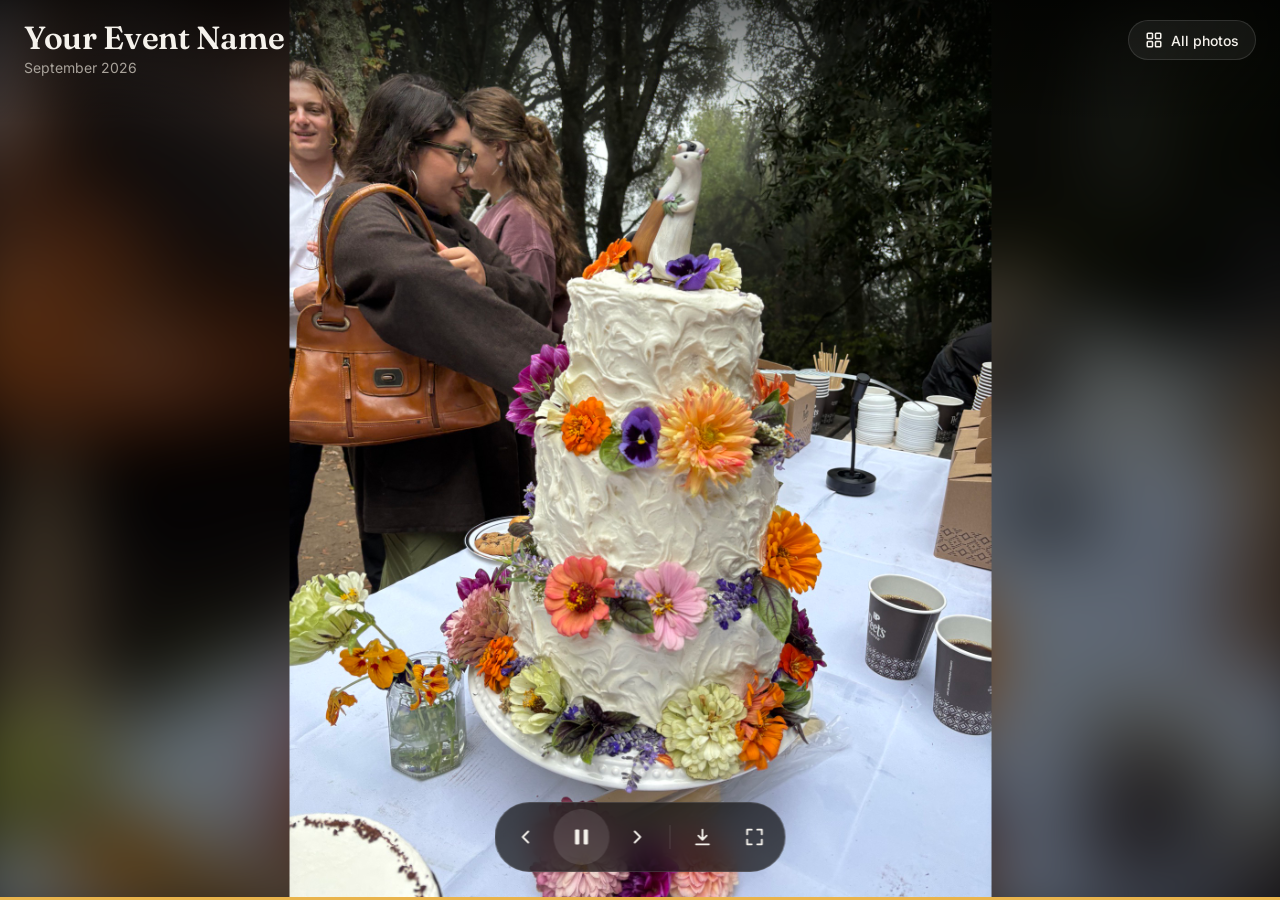
==== index.html @ d493816f "initial commit" ====
<!doctype html>
<html lang="en">
<head>
  <meta charset="utf-8">
  <meta name="viewport" content="width=device-width, initial-scale=1, viewport-fit=cover">
  <title>Event Photos</title>
  <meta name="theme-color" content="#000000">
  <link rel="preconnect" href="https://fonts.googleapis.com">
  <link rel="preconnect" href="https://fonts.gstatic.com" crossorigin>
  <link href="https://fonts.googleapis.com/css2?family=Fraunces:opsz,wght@9..144,600&family=Inter:wght@400;500&display=swap" rel="stylesheet">
  <link rel="icon" href="data:image/svg+xml,%3Csvg xmlns=%27http://www.w3.org/2000/svg%27 viewBox=%270 0 24 24%27%3E%3Crect x=%272%27 y=%276%27 width=%2720%27 height=%2715%27 rx=%273%27 fill=%27%23e9b44c%27/%3E%3Cpath d=%27M8 6l1.5-3h5L16 6%27 fill=%27%23e9b44c%27/%3E%3Ccircle cx=%2712%27 cy=%2713.5%27 r=%274%27 fill=%27%23111%27/%3E%3C/svg%3E">
  <link rel="stylesheet" href="assets/style.css">
</head>
<body class="show">

  <div class="stage" id="stage">
    <div class="layer"><div class="blur"></div><img alt=""></div>
    <div class="layer"><div class="blur"></div><img alt=""></div>
  </div>

  <header class="topbar">
    <div class="brand">
      <h1 data-event-name>Event Photos</h1>
      <p data-subtitle></p>
    </div>
    <a class="btn" href="gallery.html" title="See all photos">
      <svg viewBox="0 0 24 24" fill="none" stroke="currentColor" stroke-width="2" stroke-linecap="round"><rect x="3" y="3" width="7" height="7" rx="1"/><rect x="14" y="3" width="7" height="7" rx="1"/><rect x="3" y="14" width="7" height="7" rx="1"/><rect x="14" y="14" width="7" height="7" rx="1"/></svg>
      <span>All photos</span>
    </a>
  </header>

  <nav class="controls" aria-label="Slideshow controls">
    <button class="icon-btn" id="prev" title="Previous (←)">
      <svg viewBox="0 0 24 24" fill="none" stroke="currentColor" stroke-width="2" stroke-linecap="round" stroke-linejoin="round"><path d="M15 18l-6-6 6-6"/></svg>
      <span class="visually-hidden">Previous</span>
    </button>
    <button class="icon-btn big" id="play" title="Pause (space)">
      <svg id="icon-pause" viewBox="0 0 24 24" fill="currentColor"><rect x="6" y="5" width="4" height="14" rx="1"/><rect x="14" y="5" width="4" height="14" rx="1"/></svg>
      <svg id="icon-play" viewBox="0 0 24 24" fill="currentColor" hidden><path d="M8 5.5v13a1 1 0 0 0 1.5.86l10.5-6.5a1 1 0 0 0 0-1.72L9.5 4.64A1 1 0 0 0 8 5.5z"/></svg>
      <span class="visually-hidden">Play or pause</span>
    </button>
    <button class="icon-btn" id="next" title="Next (→)">
      <svg viewBox="0 0 24 24" fill="none" stroke="currentColor" stroke-width="2" stroke-linecap="round" stroke-linejoin="round"><path d="M9 18l6-6-6-6"/></svg>
      <span class="visually-hidden">Next</span>
    </button>
    <span class="sep"></span>
    <a class="icon-btn" id="download" href="#" download title="Download this photo (D)">
      <svg viewBox="0 0 24 24" fill="none" stroke="currentColor" stroke-width="2" stroke-linecap="round" stroke-linejoin="round"><path d="M12 4v11m0 0l-4.5-4.5M12 15l4.5-4.5M5 20h14"/></svg>
      <span class="visually-hidden">Download this photo</span>
    </a>
    <button class="icon-btn" id="fullscreen" title="Full screen (F)">
      <svg viewBox="0 0 24 24" fill="none" stroke="currentColor" stroke-width="2" stroke-linecap="round" stroke-linejoin="round"><path d="M4 9V4h5M20 9V4h-5M4 15v5h5M20 15v5h-5"/></svg>
      <span class="visually-hidden">Full screen</span>
    </button>
  </nav>

  <div class="progress"><span id="bar"></span></div>
  <div class="toast" id="toast"></div>

  <script src="config.js"></script>
  <script src="photos.js"></script>
  <script src="assets/common.js"></script>
  <script src="assets/slideshow.js"></script>
</body>
</html>
---- assets/style.css ----
:root {
  --bg: #0f0f11;
  --panel: rgba(18, 18, 20, 0.72);
  --line: rgba(255, 255, 255, 0.12);
  --fg: #f5f2ec;
  --muted: #a8a29a;
  --accent: #e9b44c;
  --radius: 12px;
  --display: "Fraunces", Georgia, serif;
  --body: "Inter", system-ui, -apple-system, "Segoe UI", sans-serif;
}

* { box-sizing: border-box; }
[hidden] { display: none !important; }
html, body { margin: 0; }
body {
  background: var(--bg);
  color: var(--fg);
  font-family: var(--body);
  -webkit-font-smoothing: antialiased;
}
a { color: inherit; }
button { font: inherit; color: inherit; }
.visually-hidden {
  position: absolute; width: 1px; height: 1px; overflow: hidden;
  clip: rect(0 0 0 0); white-space: nowrap;
}

/* ---------- Buttons ---------- */
.btn {
  display: inline-flex; align-items: center; gap: 8px;
  height: 40px; padding: 0 16px;
  border-radius: 999px;
  border: 1px solid var(--line);
  background: rgba(255, 255, 255, 0.06);
  color: var(--fg);
  font-size: 14px; font-weight: 500;
  text-decoration: none; white-space: nowrap;
  cursor: pointer;
  transition: background 0.15s, border-color 0.15s;
}
.btn:hover { background: rgba(255, 255, 255, 0.12); }
.btn:disabled { opacity: 0.6; cursor: progress; }
.btn.primary { background: var(--accent); border-color: var(--accent); color: #17130b; }
.btn.primary:hover { filter: brightness(1.08); }
.btn svg { width: 18px; height: 18px; flex: none; }

.icon-btn {
  display: inline-grid; place-items: center;
  width: 48px; height: 48px;
  border-radius: 999px; border: 0;
  background: transparent; color: var(--fg);
  cursor: pointer; text-decoration: none;
  transition: background 0.15s;
}
.icon-btn:hover { background: rgba(255, 255, 255, 0.14); }
.icon-btn svg { width: 22px; height: 22px; }
.icon-btn.big { width: 56px; height: 56px; background: rgba(255, 255, 255, 0.1); }
.icon-btn.big svg { width: 26px; height: 26px; }

:focus-visible { outline: 2px solid var(--accent); outline-offset: 2px; }

/* ---------- Slideshow page ---------- */
body.show { height: 100vh; height: 100dvh; overflow: hidden; }

.stage { position: fixed; inset: 0; background: #000; }
.layer {
  position: absolute; inset: 0;
  opacity: 0;
  transition: opacity 1.2s ease;
}
.layer.active { opacity: 1; }
.layer .blur {
  position: absolute; inset: -40px;
  background-size: cover; background-position: center;
  filter: blur(40px) brightness(0.45) saturate(1.2);
}
.layer img {
  position: absolute; inset: 0;
  width: 100%; height: 100%;
  object-fit: contain;
}
.layer.active img { animation: drift var(--slide-ms, 6000ms) linear both; }
@keyframes drift { from { transform: scale(1); } to { transform: scale(1.04); } }
@media (prefers-reduced-motion: reduce) {
  .layer { transition-duration: 0.3s; }
  .layer.active img { animation: none; }
}

.topbar {
  position: fixed; top: 0; left: 0; right: 0;
  display: flex; align-items: flex-start; justify-content: space-between; gap: 16px;
  padding: 20px 24px 48px;
  background: linear-gradient(to bottom, rgba(0,0,0,0.6), transparent);
  z-index: 5;
}
.brand h1 {
  margin: 0;
  font-family: var(--display); font-weight: 600;
  font-size: clamp(22px, 3vw, 32px); line-height: 1.1;
  letter-spacing: -0.01em;
}
.brand p { margin: 4px 0 0; color: var(--muted); font-size: 14px; }

.controls {
  position: fixed; left: 50%; bottom: 28px; transform: translateX(-50%);
  display: flex; align-items: center; gap: 4px;
  padding: 6px;
  border-radius: 999px;
  background: var(--panel);
  border: 1px solid var(--line);
  backdrop-filter: blur(14px); -webkit-backdrop-filter: blur(14px);
  z-index: 5;
}
.controls .sep { width: 1px; height: 24px; background: var(--line); margin: 0 4px; }

.progress {
  position: fixed; left: 0; right: 0; bottom: 0; height: 3px;
  background: rgba(255,255,255,0.08); z-index: 5;
}
.progress span {
  display: block; height: 100%; width: 0;
  background: var(--accent);
}
.progress span.run { animation: grow var(--slide-ms, 6000ms) linear forwards; }
.progress span.paused { animation-play-state: paused; }
@keyframes grow { from { width: 0; } to { width: 100%; } }

.topbar, .controls, .progress { transition: opacity 0.4s; }
body.idle .topbar, body.idle .controls, body.idle .progress { opacity: 0; }
body.idle { cursor: none; }

.toast {
  position: fixed; top: 50%; left: 50%; transform: translate(-50%, -50%);
  padding: 10px 18px; border-radius: 999px;
  background: var(--panel); border: 1px solid var(--line);
  font-size: 14px; pointer-events: none;
  opacity: 0; transition: opacity 0.25s; z-index: 6;
}
.toast.show { opacity: 1; }

.empty {
  position: fixed; inset: 0; display: grid; place-items: center;
  text-align: center; padding: 24px; color: var(--muted);
}

@media (max-width: 600px) {
  .topbar { padding: 14px 16px 40px; }
  .topbar .btn span { display: none; }
  .topbar .btn { padding: 0 12px; }
  .controls { bottom: 18px; gap: 0; }
  .icon-btn { width: 44px; height: 44px; }
  .icon-btn.big { width: 52px; height: 52px; }
}

/* ---------- Gallery page ---------- */
.g-header {
  max-width: 1400px; margin: 0 auto;
  padding: 48px 24px 28px;
  display: flex; align-items: flex-end; justify-content: space-between; gap: 24px;
  flex-wrap: wrap;
}
.g-header h1 {
  margin: 0;
  font-family: var(--display); font-weight: 600;
  font-size: clamp(32px, 5vw, 56px); line-height: 1.02;
  letter-spacing: -0.02em;
}
.g-header .meta { margin: 10px 0 0; color: var(--muted); font-size: 15px; }
.g-header .meta span + span::before { content: "·"; margin: 0 8px; }
.g-actions { display: flex; gap: 8px; flex-wrap: wrap; }

.grid {
  max-width: 1400px; margin: 0 auto;
  padding: 0 24px 64px;
  display: grid;
  grid-template-columns: repeat(auto-fill, minmax(200px, 1fr));
  gap: 8px;
}
.tile {
  position: relative; display: block;
  aspect-ratio: 1; padding: 0; border: 0;
  border-radius: 6px; overflow: hidden;
  background: #1b1b1e;
  cursor: zoom-in;
}
.tile img {
  width: 100%; height: 100%; object-fit: cover; display: block;
  opacity: 0; transition: opacity 0.4s, transform 0.4s;
}
.tile img.loaded { opacity: 1; }
.tile:hover img { transform: scale(1.03); }

.g-footer {
  text-align: center; color: var(--muted); font-size: 13px;
  padding: 0 24px 40px;
}

@media (max-width: 600px) {
  .g-header { padding: 28px 16px 20px; }
  .g-actions { width: 100%; }
  .g-actions .btn { flex: 1 1 auto; justify-content: center; padding: 0 12px; }
  .grid { padding: 0 16px 48px; gap: 4px; grid-template-columns: repeat(3, 1fr); }
  .tile { border-radius: 3px; }
}

/* ---------- Lightbox ---------- */
.lightbox {
  position: fixed; inset: 0; z-index: 20;
  background: rgba(8, 8, 9, 0.98);
  display: none;
}
.lightbox.open { display: block; }
.lb-img {
  position: absolute; inset: 64px 84px 40px;
}
.lb-img img {
  position: absolute; inset: 0;
  width: 100%; height: 100%;
  object-fit: contain;
  transition: opacity 0.2s;
}
.lb-img img.loading { opacity: 0.3; }
.lb-top {
  position: absolute; top: 0; left: 0; right: 0;
  display: flex; align-items: center; justify-content: space-between;
  padding: 10px 12px 10px 20px;
}
.lb-count { color: var(--muted); font-size: 14px; font-variant-numeric: tabular-nums; }
.lb-top .right { display: flex; gap: 4px; }
.lb-nav {
  position: absolute; top: 50%; transform: translateY(-50%);
}
.lb-prev { left: 12px; }
.lb-next { right: 12px; }

@media (max-width: 600px) {
  .lb-img { inset: 60px 0 60px; }
  .lb-nav { top: auto; bottom: 8px; transform: none; }
  .lb-prev { left: 16px; }
  .lb-next { right: 16px; }
}
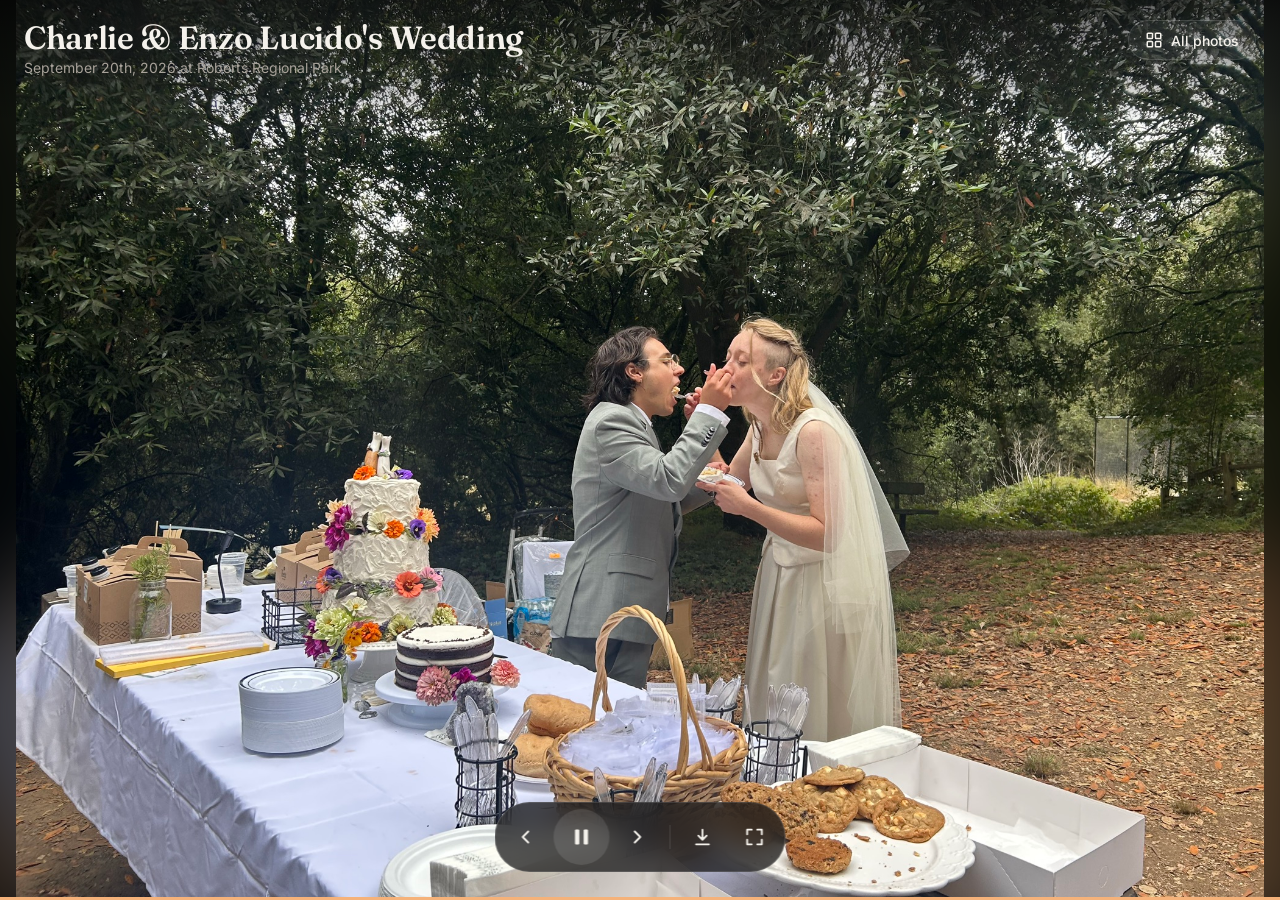
==== commit d765f473: "changed icon color" ====
--- a/index.html
+++ b/index.html
@@ -8,7 +8,7 @@
   <link rel="preconnect" href="https://fonts.googleapis.com">
   <link rel="preconnect" href="https://fonts.gstatic.com" crossorigin>
   <link href="https://fonts.googleapis.com/css2?family=Fraunces:opsz,wght@9..144,600&family=Inter:wght@400;500&display=swap" rel="stylesheet">
-  <link rel="icon" href="data:image/svg+xml,%3Csvg xmlns=%27http://www.w3.org/2000/svg%27 viewBox=%270 0 24 24%27%3E%3Crect x=%272%27 y=%276%27 width=%2720%27 height=%2715%27 rx=%273%27 fill=%27%23e9b44c%27/%3E%3Cpath d=%27M8 6l1.5-3h5L16 6%27 fill=%27%23e9b44c%27/%3E%3Ccircle cx=%2712%27 cy=%2713.5%27 r=%274%27 fill=%27%23111%27/%3E%3C/svg%3E">
+  <link rel="icon" href="data:image/svg+xml,%3Csvg xmlns=%27http://www.w3.org/2000/svg%27 viewBox=%270 0 24 24%27%3E%3Crect x=%272%27 y=%276%27 width=%2720%27 height=%2715%27 rx=%273%27 fill=%27%23F5B27A%27/%3E%3Cpath d=%27M8 6l1.5-3h5L16 6%27 fill=%27%23F5B27A%27/%3E%3Ccircle cx=%2712%27 cy=%2713.5%27 r=%274%27 fill=%27%23111%27/%3E%3C/svg%3E">
   <link rel="stylesheet" href="assets/style.css">
 </head>
 <body class="show">
--- a/assets/style.css
+++ b/assets/style.css
@@ -240,3 +240,14 @@
   .lb-prev { left: 16px; }
   .lb-next { right: 16px; }
 }
+/* ---------- Light sage theme (gallery page) ---------- */
+body:not(.show) {
+  --bg: #DDE5D6;                       /* page background */
+  --fg: #1F2A1E;                       /* dark green-black text */
+  --muted: #5B6858;                    /* secondary text */
+  --line: rgba(31, 42, 30, 0.14);      /* button borders */
+}
+body:not(.show) .btn { background: rgba(255, 255, 255, 0.55); }
+body:not(.show) .btn:hover { background: rgba(255, 255, 255, 0.85); }
+body:not(.show) .tile { background: #CBD6C3; }  /* shown while thumbnails load */
+body:not(.show) .lightbox { --fg: #F5F2EC; --muted: #A8A29A; }  /* keep the photo viewer dark */
